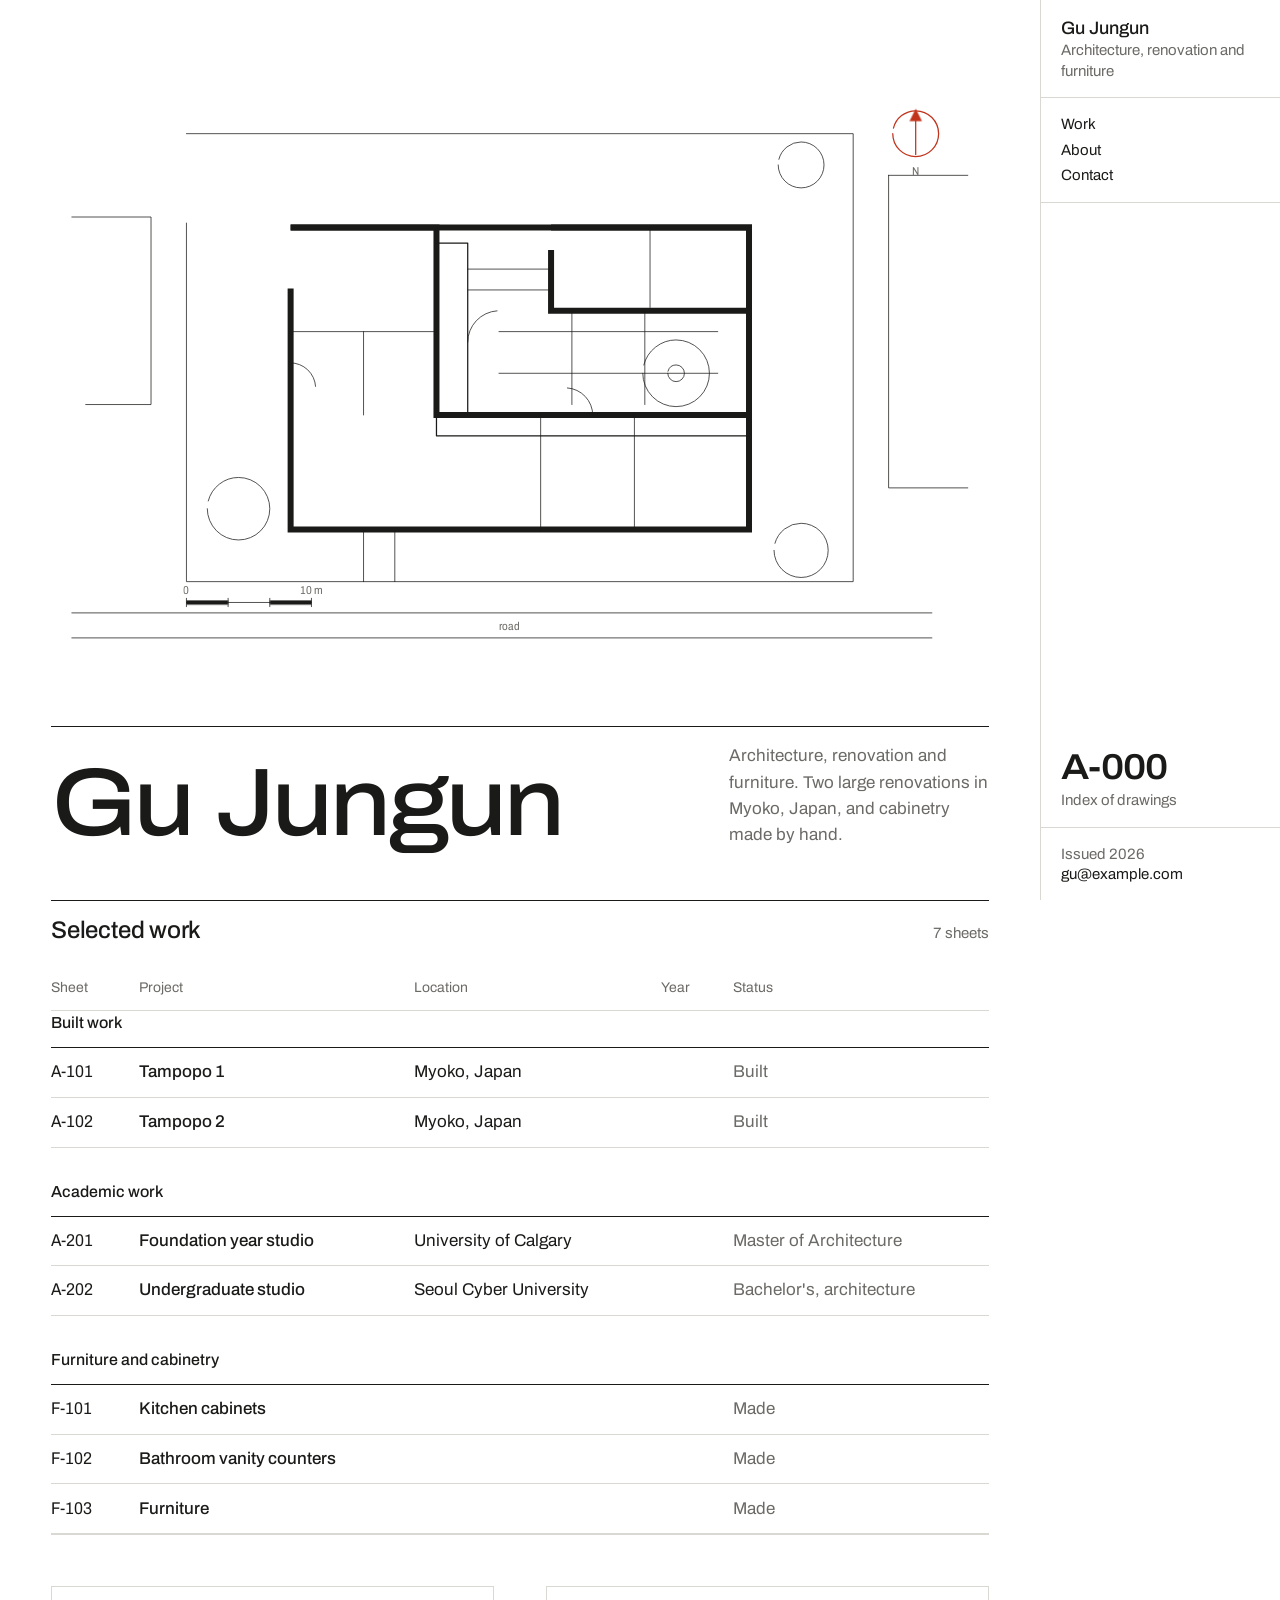
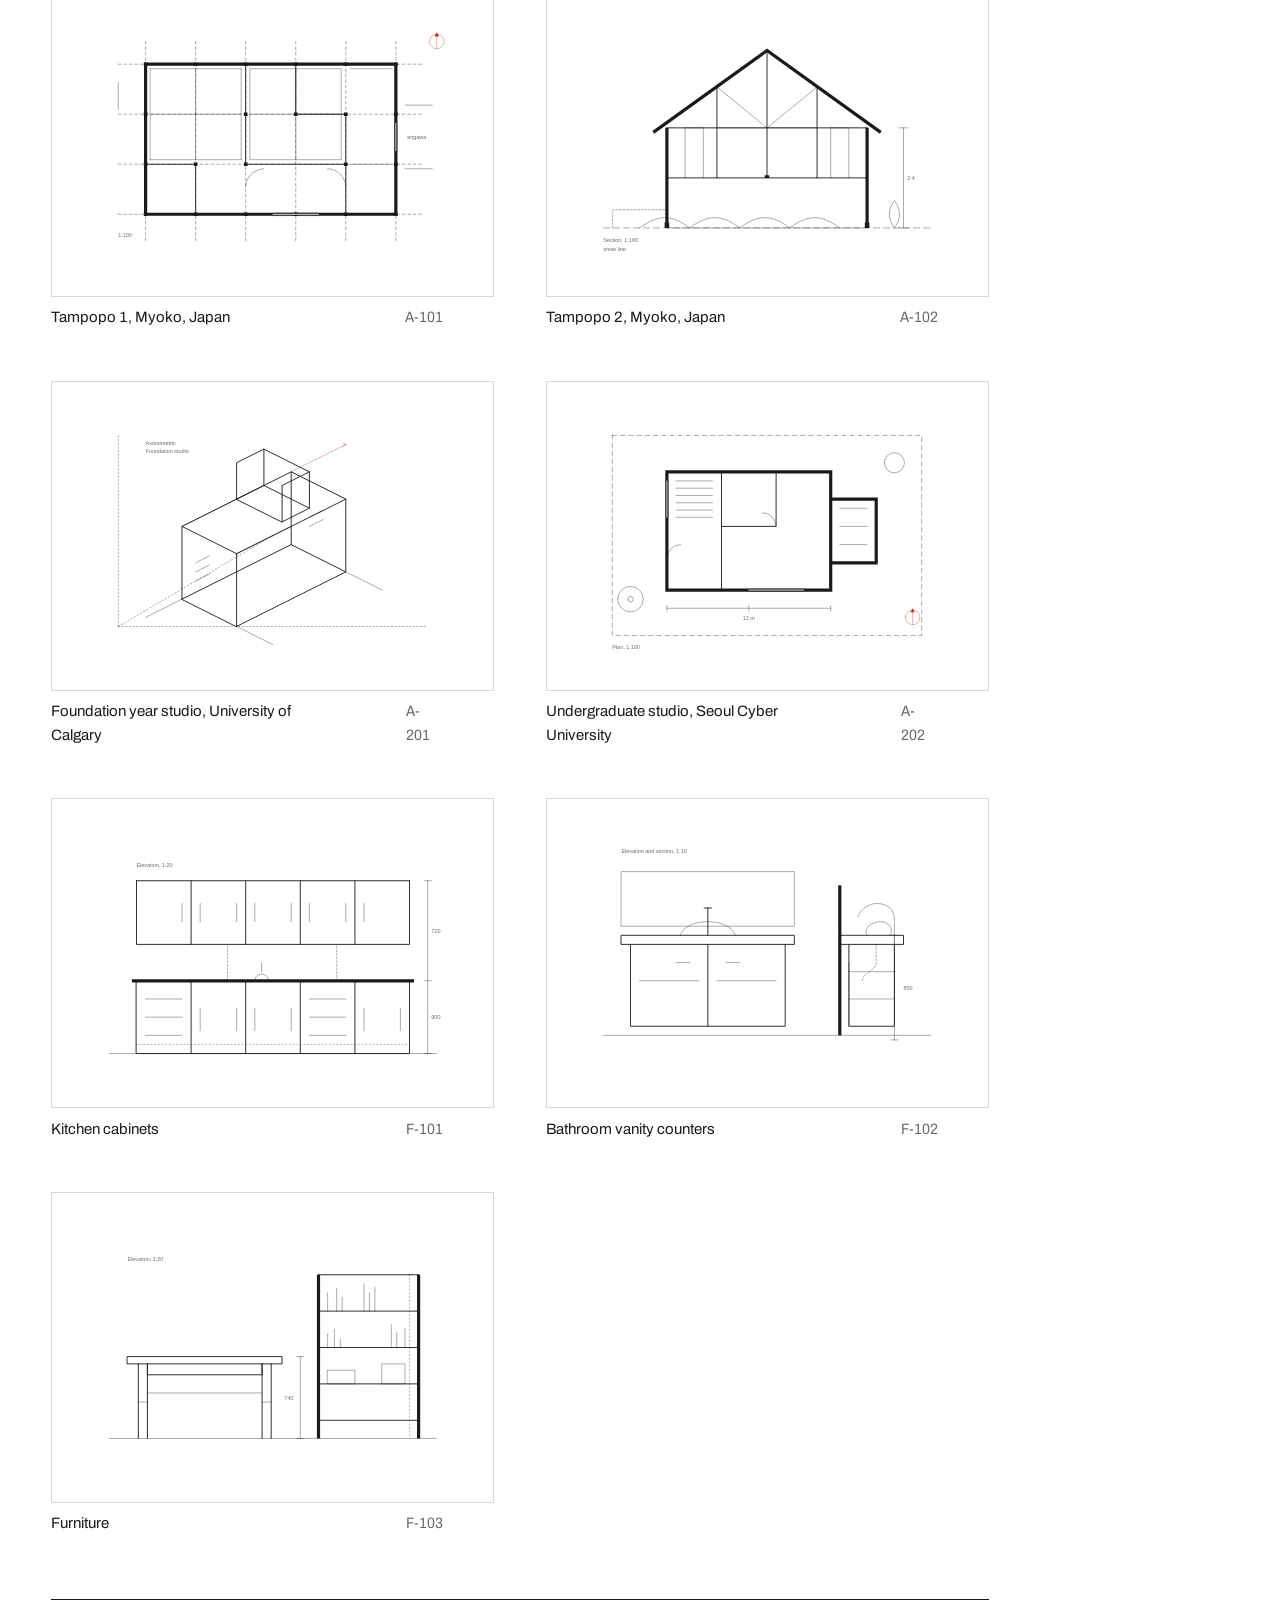
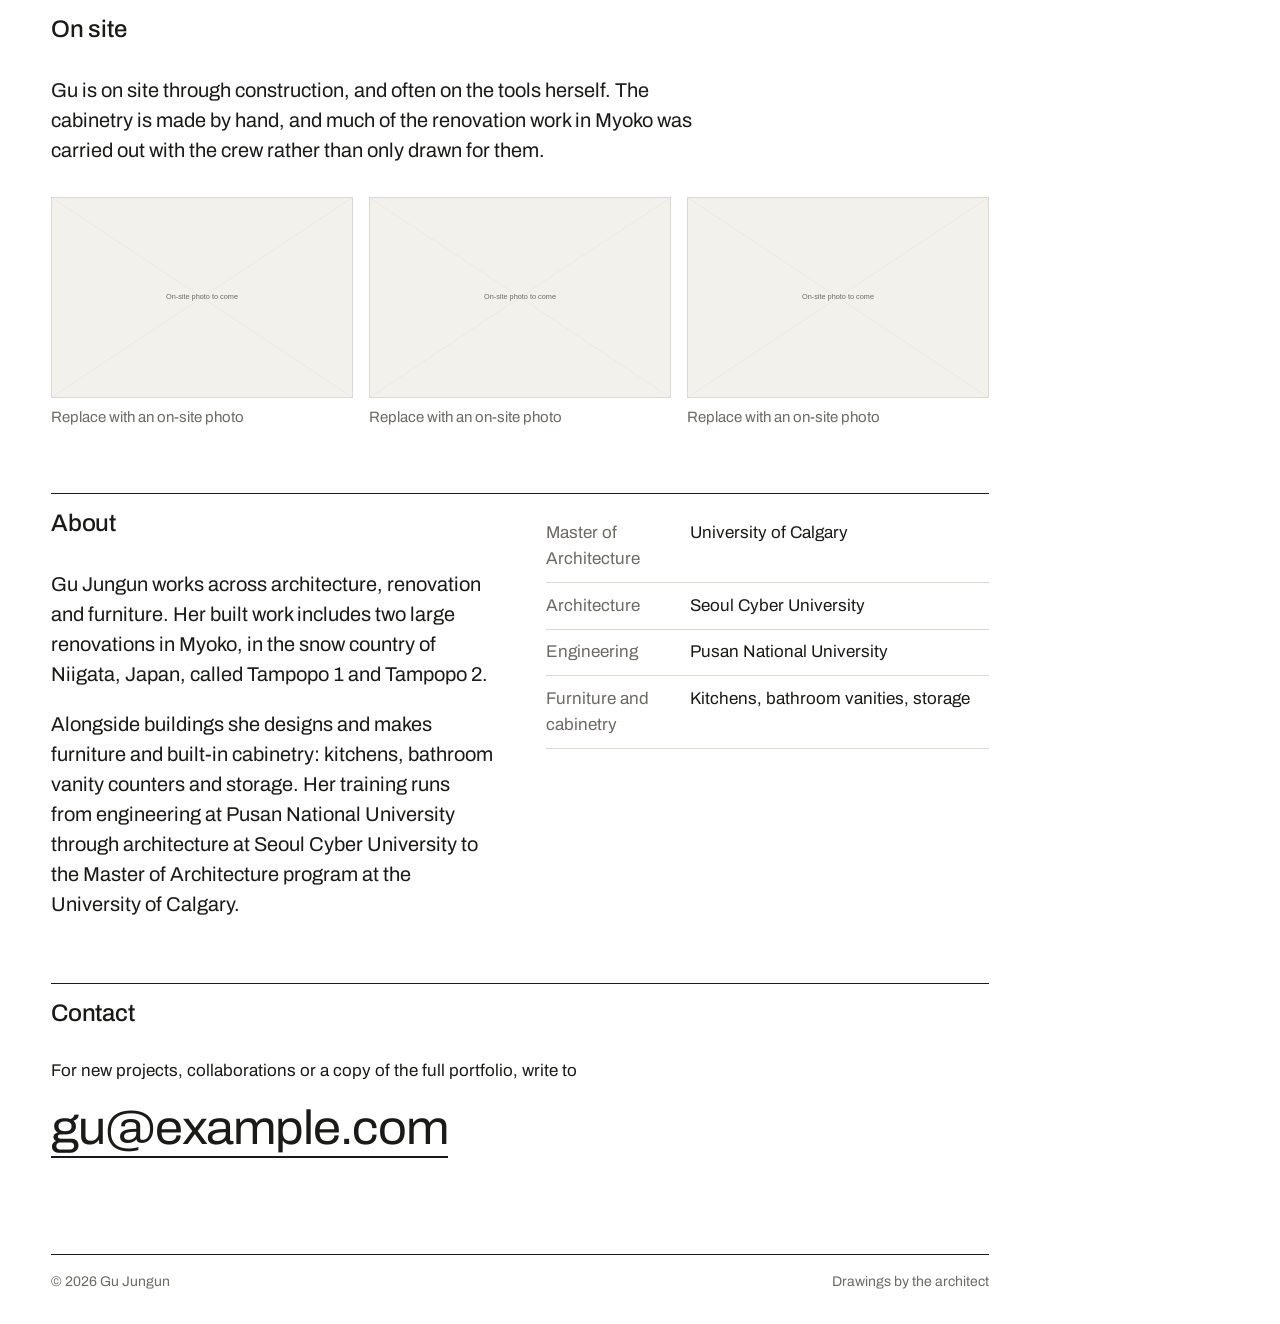
==== index.html @ c9341125 "Add portfolio site for Gu Jungun Static HTML/CSS/JS site laid out as a drawing set: a title block, a" ====
<!doctype html>
<html lang="en">
<head>
  <meta charset="utf-8">
  <meta name="viewport" content="width=device-width, initial-scale=1">
  <title>Gu Jungun, architect</title>
  <meta name="description" content="Portfolio of Gu Jungun, an architect based in Seoul: houses, small public buildings and additions.">
  <link rel="preconnect" href="https://fonts.googleapis.com">
  <link rel="preconnect" href="https://fonts.gstatic.com" crossorigin>
  <link href="https://fonts.googleapis.com/css2?family=Archivo:ital,wdth,wght@0,62..125,100..900;1,62..125,100..900&display=swap" rel="stylesheet">
  <link rel="stylesheet" href="css/style.css">
  <link rel="icon" href="favicon.svg" type="image/svg+xml">
</head>
<body>
  <a class="skip" href="#work">Skip to work</a>

  <div class="page">
    <main class="sheet" id="top">

      <section class="hero" aria-label="Introduction">
        <svg class="hero-drawing will-draw" viewBox="0 0 900 540" role="img" aria-label="Line drawing of a site plan">
          <!-- road -->
          <path pathLength="1" class="thin" style="--i:0" d="M20 500 H880"/>
          <path pathLength="1" class="thin" style="--i:0" d="M20 524 H880"/>
          <text x="440" y="516" text-anchor="middle">road</text>
          <!-- neighbouring buildings -->
          <path pathLength="1" class="thin" style="--i:1" d="M20 120 H96 V300 H20"/>
          <path pathLength="1" class="thin" style="--i:1" d="M804 80 H880 M804 80 V380 H880"/>
          <!-- lot boundary -->
          <path pathLength="1" class="thin" style="--i:2" d="M130 40 H770 V470 H130 Z"/>
          <!-- garden wall -->
          <path pathLength="1" class="wall" style="--i:3" d="M230 130 H670 V420 H230 Z"/>
          <!-- house: L-shaped wing (south and west) -->
          <path pathLength="1" class="wall" style="--i:4" d="M230 130 H370 V310 H670 V420"/>
          <path pathLength="1" style="--i:5" d="M370 130 V145 H400 V310 M370 310 V330 H670"/>
          <!-- interior partitions -->
          <path pathLength="1" class="thin" style="--i:6" d="M230 230 H370 M300 230 V310 M470 310 V420 M560 310 V420"/>
          <!-- north wing: bedrooms -->
          <path pathLength="1" class="wall" style="--i:6" d="M480 130 H670 V210 H480 Z"/>
          <path pathLength="1" class="thin" style="--i:7" d="M575 130 V210"/>
          <!-- covered walk (dashed) -->
          <path pathLength="1" class="thin" style="--i:8" stroke-dasharray=".02 .012" d="M400 170 H480 M400 190 H480"/>
          <!-- doors -->
          <path pathLength="1" class="thin" style="--i:8" d="M400 240 a30 30 0 0 1 30 -30"/>
          <path pathLength="1" class="thin" style="--i:8" d="M520 310 a26 26 0 0 0 -26 -26"/>
          <path pathLength="1" class="thin" style="--i:8" d="M230 260 a24 24 0 0 1 24 24"/>
          <!-- courtyard: paving joints -->
          <path pathLength="1" class="thin" style="--i:9" d="M430 230 H640 M430 270 H640 M500 210 V300 M570 210 V300"/>
          <!-- courtyard tree -->
          <path pathLength="1" class="thin" style="--i:10" d="M600 270 m-32 0 a32 32 0 1 0 64 0 a32 32 0 1 0 -64 0"/>
          <path pathLength="1" class="thin" style="--i:10" d="M600 270 m-8 0 a8 8 0 1 0 16 0 a8 8 0 1 0 -16 0"/>
          <!-- garden trees -->
          <path pathLength="1" class="thin" style="--i:11" d="M180 400 m-30 0 a30 30 0 1 0 60 0 a30 30 0 1 0 -60 0"/>
          <path pathLength="1" class="thin" style="--i:11" d="M720 70 m-22 0 a22 22 0 1 0 44 0 a22 22 0 1 0 -44 0"/>
          <path pathLength="1" class="thin" style="--i:11" d="M720 440 m-26 0 a26 26 0 1 0 52 0 a26 26 0 1 0 -52 0"/>
          <!-- entrance path from road -->
          <path pathLength="1" class="thin" style="--i:12" d="M300 470 V420 M330 470 V420"/>
          <!-- north arrow -->
          <path pathLength="1" class="north" style="--i:13" d="M830 40 m-22 0 a22 22 0 1 0 44 0 a22 22 0 1 0 -44 0"/>
          <path pathLength="1" class="north" style="--i:13" d="M830 60 V22"/>
          <path class="north-fill" d="M830 16 l6 12 h-12 z"/>
          <text x="830" y="80" text-anchor="middle">N</text>
          <!-- scale bar -->
          <path pathLength="1" class="thin" style="--i:14" d="M130 490 H250 M130 486 V494 M170 486 V494 M210 486 V494 M250 486 V494"/>
          <path class="fill" d="M130 488 H170 V492 H130 Z M210 488 H250 V492 H210 Z"/>
          <text x="130" y="482" text-anchor="middle">0</text>
          <text x="250" y="482" text-anchor="middle">10 m</text>
          
        </svg>
        <div class="hero-text">
          <h1>Gu Jungun</h1>
          <p id="tagline"></p>
        </div>
      </section>

      <section class="section" id="work" aria-labelledby="work-heading">
        <div class="section-head">
          <h2 id="work-heading">Selected work</h2>
          <span class="count" id="work-count"></span>
        </div>
        <table class="index">
          <thead>
            <tr>
              <th scope="col">Sheet</th>
              <th scope="col">Project</th>
              <th scope="col">Location</th>
              <th scope="col">Year</th>
              <th scope="col">Status</th>
            </tr>
          </thead>
          <tbody id="index-rows"></tbody>
        </table>
        <div class="plates" id="plates"></div>
      </section>

      <section class="section onsite" id="onsite" aria-labelledby="onsite-heading">
        <div class="section-head"><h2 id="onsite-heading">On site</h2></div>
        <div class="text" id="onsite-text"></div>
        <div class="strip" id="onsite-photos"></div>
      </section>

      <section class="section about" id="about" aria-labelledby="about-heading">
        <div>
          <div class="section-head"><h2 id="about-heading">About</h2></div>
          <div class="text" id="about-text"></div>
        </div>
        <dl class="cv" id="cv"></dl>
      </section>

      <section class="section contact" id="contact" aria-labelledby="contact-heading">
        <div class="section-head"><h2 id="contact-heading">Contact</h2></div>
        <p>For new projects, collaborations or a copy of the full portfolio, write to</p>
        <a class="mail" id="mail" href="#"></a>
        <div class="links" id="links"></div>
      </section>

      <footer class="sheet-foot">
        <span id="copyright"></span>
        <span>Drawings by the architect</span>
      </footer>
    </main>

    <aside class="titleblock" aria-label="Title block">
      <div class="tb-cell tb-identity">
        <div class="tb-name"><a href="#top">Gu Jungun</a></div>
        <div class="tb-role">Architect, Seoul</div>
      </div>
      <nav class="tb-cell tb-nav" aria-label="Sections">
        <a href="#work">Work</a>
        <a href="#about">About</a>
        <a href="#contact">Contact</a>
      </nav>
      <div class="tb-spacer"></div>
      <div class="tb-cell">
        <div class="tb-sheet">A-000</div>
        <div class="tb-sheet-title">Index of drawings</div>
      </div>
      <div class="tb-cell tb-meta" id="tb-meta"></div>
    </aside>
  </div>

  <script src="js/data.js"></script>
  <script src="js/main.js"></script>
</body>
</html>
---- css/style.css ----
/* Gu Jungun — portfolio
   The page is treated as a drawing sheet: a title block on the right edge,
   a sheet-numbered index of drawings, hairline rules as drawing lines. */

:root {
  --paper: #ffffff;
  --ink: #1a1a18;
  --graphite: #6b6a66;
  --line: #d9d8d2;
  --wash: #f2f1ec;
  --redline: #c2331c;

  --font: "Archivo", "Helvetica Neue", Arial, sans-serif;
  --tb-width: 15rem;          /* title block width on wide screens */
  --gutter: clamp(1.25rem, 4vw, 3.5rem);
  --measure: 62ch;
}

* { box-sizing: border-box; }

html { -webkit-text-size-adjust: 100%; scroll-behavior: smooth; }
@media (prefers-reduced-motion: reduce) { html { scroll-behavior: auto; } }

body {
  margin: 0;
  background: var(--paper);
  color: var(--ink);
  font-family: var(--font);
  font-size: 1.0625rem;
  line-height: 1.55;
  font-variation-settings: "wdth" 100;
  font-feature-settings: "tnum" 1;
}

a { color: inherit; text-decoration: none; }
a:hover { color: var(--redline); }
:focus-visible { outline: 2px solid var(--redline); outline-offset: 3px; }

h1, h2, h3 { margin: 0; font-weight: 500; line-height: 1.1; }
p { margin: 0; }
p + p { margin-top: 1em; }
img, svg { display: block; max-width: 100%; height: auto; }
table { border-collapse: collapse; width: 100%; }

.skip {
  position: absolute; left: 1rem; top: -4rem;
  padding: .5rem 1rem; background: var(--ink); color: var(--paper);
}
.skip:focus { top: 1rem; z-index: 10; }

/* ---------- layout: sheet + title block ---------- */

.page {
  display: grid;
  grid-template-columns: minmax(0, 1fr) var(--tb-width);
  min-height: 100vh;
}

.sheet {
  min-width: 0;
  padding: 0 var(--gutter);
}

.titleblock {
  position: sticky;
  top: 0;
  height: 100vh;
  border-left: 1px solid var(--line);
  display: flex;
  flex-direction: column;
  font-size: .9375rem;
  line-height: 1.35;
}
.tb-cell {
  padding: 1rem 1.25rem;
  border-bottom: 1px solid var(--line);
}
.tb-cell:last-child { border-bottom: 0; }
.tb-name { font-size: 1.125rem; font-weight: 500; }
.tb-role { color: var(--graphite); }
.tb-nav { display: flex; flex-direction: column; gap: .35rem; }
.tb-nav a { display: inline-block; }
.tb-nav a[aria-current="page"] { color: var(--redline); }
.tb-spacer { flex: 1; border-bottom: 0; }
.tb-sheet { font-size: 2.25rem; font-weight: 600; line-height: 1; font-variation-settings: "wdth" 110; letter-spacing: -.02em; }
.tb-sheet-title { color: var(--graphite); margin-top: .35rem; }
.tb-meta { color: var(--graphite); }
.tb-meta a { color: var(--ink); }
.tb-meta a:hover { color: var(--redline); }

/* ---------- hero ---------- */

.hero {
  min-height: 100vh;
  display: grid;
  grid-template-rows: 1fr auto;
  padding: var(--gutter) 0 var(--gutter);
  gap: 2rem;
}
.hero-drawing {
  width: 100%;
  max-height: 68vh;
  align-self: center;
  justify-self: center;
  color: var(--ink);
}
.hero-drawing [pathLength] {
  fill: none;
  stroke: currentColor;
  stroke-width: 1.25;
  stroke-linecap: round;
  stroke-linejoin: round;
  vector-effect: non-scaling-stroke;
}
.hero-drawing .wall { stroke-width: 6; stroke-linecap: butt; stroke-linejoin: miter; }
.hero-drawing .thin { stroke-width: .75; }
.hero-drawing .fill { fill: var(--ink); stroke: none; }
.hero-drawing .north { stroke: var(--redline); }
.hero-drawing .north-fill { fill: var(--redline); stroke: none; }
.hero-drawing text {
  font-family: var(--font);
  font-size: 11px;
  fill: var(--graphite);
  font-variation-settings: "wdth" 85;
}

/* single orchestrated moment: the site plan draws itself once on load */
@media (prefers-reduced-motion: no-preference) {
  .hero-drawing.will-draw [pathLength] {
    stroke-dasharray: 1;
    stroke-dashoffset: 1;
    animation: draw 1.6s cubic-bezier(.4, 0, .2, 1) forwards;
    animation-delay: calc(var(--i, 0) * 90ms + 150ms);
  }
  .hero-drawing.will-draw .fill,
  .hero-drawing.will-draw .north-fill,
  .hero-drawing.will-draw text {
    opacity: 0;
    animation: appear .6s ease-out forwards;
    animation-delay: 2.2s;
  }
  @keyframes draw { to { stroke-dashoffset: 0; } }
  @keyframes appear { to { opacity: 1; } }
}

.hero-text {
  display: grid;
  grid-template-columns: minmax(0, 1fr) auto;
  align-items: end;
  gap: 1rem 2rem;
  border-top: 1px solid var(--ink);
  padding-top: 1rem;
}
.hero-text h1 {
  font-size: clamp(2.75rem, 7.5vw, 6.5rem);
  font-weight: 500;
  letter-spacing: -.03em;
  line-height: .95;
  font-variation-settings: "wdth" 112;
}
.hero-text p { color: var(--graphite); font-size: 1.0625rem; max-width: 26ch; }

/* ---------- sections ---------- */

.section {
  border-top: 1px solid var(--ink);
  padding: 1rem 0 4rem;
}
.section-head {
  display: flex;
  justify-content: space-between;
  align-items: baseline;
  gap: 1rem;
  margin-bottom: 2rem;
}
.section-head h2 {
  font-size: 1.5rem;
  letter-spacing: -.01em;
}
.section-head .count { color: var(--graphite); font-size: .9375rem; }

/* drawing index: a list of sheets */
.index th, .index td {
  text-align: left;
  vertical-align: baseline;
  padding: .7rem 1rem .7rem 0;
  border-bottom: 1px solid var(--line);
  font-weight: 400;
}
.index th { color: var(--graphite); font-size: .875rem; padding-top: 0; }
.index tbody tr { cursor: pointer; }
.index td.sheet { width: 5.5rem; font-variation-settings: "wdth" 90; }
.index td.title { font-weight: 500; }
.index td.year { width: 4.5rem; }
.index td.status { color: var(--graphite); }
.index tbody tr:hover { background: var(--wash); }
.index tbody tr:hover td.sheet { color: var(--redline); }
.index tbody tr:focus-within { outline: 2px solid var(--redline); outline-offset: -2px; }
.index tbody tr:focus-within a:focus-visible { outline: none; }

/* plates: the drawings themselves */
.plates {
  display: grid;
  grid-template-columns: repeat(auto-fill, minmax(min(100%, 22rem), 1fr));
  gap: var(--gutter);
  border-top: 1px solid var(--line);
  padding-top: var(--gutter);
}
.plate { margin: 0; }
.plate a { display: block; }
.plate-frame {
  border: 1px solid var(--line);
  background: var(--paper);
  aspect-ratio: 10 / 7;
  padding: 6%;
  transition: border-color .15s;
}
.plate-frame img { width: 100%; height: 100%; object-fit: contain; }
.plate a:hover .plate-frame { border-color: var(--redline); }
.plate figcaption {
  display: flex;
  justify-content: space-between;
  gap: 1rem;
  margin-top: .6rem;
  font-size: .9375rem;
}
.plate figcaption .sheet { color: var(--graphite); font-variation-settings: "wdth" 90; }
.plate a:hover figcaption .sheet { color: var(--redline); }

/* about */
.about {
  display: grid;
  grid-template-columns: minmax(0, 1fr) minmax(0, 1fr);
  gap: var(--gutter);
}
.about .text { max-width: var(--measure); font-size: 1.25rem; line-height: 1.5; }
.cv { margin: 0; }
.cv div {
  display: grid;
  grid-template-columns: 8rem minmax(0, 1fr);
  gap: 1rem;
  padding: .6rem 0;
  border-bottom: 1px solid var(--line);
}
.cv dt { color: var(--graphite); }
.cv dd { margin: 0; }

/* contact */
.contact p { max-width: var(--measure); }
.contact .mail {
  display: inline-block;
  margin-top: 1rem;
  font-size: clamp(1.5rem, 4vw, 3rem);
  letter-spacing: -.02em;
  font-variation-settings: "wdth" 105;
  border-bottom: 2px solid currentColor;
  line-height: 1.15;
}
.contact .links { margin-top: 2rem; display: flex; gap: 1.5rem; color: var(--graphite); }
.contact .links a { color: var(--ink); border-bottom: 1px solid var(--line); }
.contact .links a:hover { color: var(--redline); border-color: currentColor; }

.sheet-foot {
  border-top: 1px solid var(--ink);
  padding: 1rem 0 2rem;
  display: flex;
  justify-content: space-between;
  gap: 1rem;
  color: var(--graphite);
  font-size: .875rem;
}

/* ---------- project page ---------- */

.project-head {
  padding: var(--gutter) 0 1.5rem;
  display: grid;
  grid-template-columns: minmax(0, 1fr) auto;
  align-items: end;
  gap: 1rem 2rem;
}
.project-head h1 {
  font-size: clamp(2.25rem, 5.5vw, 4.5rem);
  letter-spacing: -.03em;
  line-height: .98;
  font-variation-settings: "wdth" 112;
}
.project-head .where { color: var(--graphite); font-size: 1.125rem; }
.project-head .summary {
  grid-column: 1 / -1;
  max-width: var(--measure);
  font-size: 1.25rem;
  line-height: 1.5;
  margin-top: .5rem;
}
.project-main {
  border-top: 1px solid var(--ink);
  padding-top: var(--gutter);
  display: grid;
  grid-template-columns: minmax(0, 1fr) minmax(0, 18rem);
  gap: var(--gutter);
}
.project-body { max-width: var(--measure); }
.project-body p { margin-bottom: 1em; }
.facts { margin: 0; }
.facts div {
  display: grid;
  grid-template-columns: 5.5rem minmax(0, 1fr);
  gap: 1rem;
  padding: .6rem 0;
  border-bottom: 1px solid var(--line);
  font-size: .9375rem;
}
.facts div:first-child { border-top: 1px solid var(--line); }
.facts dt { color: var(--graphite); }
.facts dd { margin: 0; }
.figures { display: grid; gap: var(--gutter); padding: var(--gutter) 0; }
.figures figure { margin: 0; }
.figures .plate-frame { aspect-ratio: auto; padding: 4%; }
.figures figcaption {
  margin-top: .6rem;
  font-size: .9375rem;
  color: var(--graphite);
  display: flex;
  justify-content: space-between;
  gap: 1rem;
}
.pager {
  border-top: 1px solid var(--ink);
  display: grid;
  grid-template-columns: 1fr 1fr;
  gap: 1rem;
  padding: 1rem 0 3rem;
}
.pager a { display: block; }
.pager .next { text-align: right; }
.pager small { display: block; color: var(--graphite); font-size: .875rem; }
.pager span { font-size: 1.25rem; font-weight: 500; }
.notfound { padding: var(--gutter) 0; max-width: var(--measure); }

/* ---------- narrow screens: title block becomes a top strip ---------- */

@media (max-width: 56rem) {
  .page { grid-template-columns: minmax(0, 1fr); }
  .titleblock {
    order: -1;
    position: sticky;
    top: 0;
    height: auto;
    background: var(--paper);
    border-left: 0;
    border-bottom: 1px solid var(--ink);
    display: grid;
    grid-template-columns: minmax(0, 1fr) auto auto;
    align-items: center;
    z-index: 5;
    padding: 0 var(--gutter);
  }
  .tb-cell { border-bottom: 0; padding: .75rem 0; }
  .tb-identity { padding-right: 1rem; }
  .tb-role { display: none; }
  .tb-nav { flex-direction: row; gap: .75rem; padding-right: 1rem; }
  .tb-name { font-size: 1rem; }
  .tb-spacer, .tb-meta { display: none; }
  .tb-sheet { font-size: 1rem; font-weight: 500; }
  .tb-sheet-title { display: none; }

  .hero { min-height: calc(100vh - 3.5rem); }
  .hero-drawing { max-height: 55vh; }
  .index th:nth-child(3), .index td:nth-child(3),
  .index th:nth-child(5), .index td:nth-child(5) { display: none; }
  .about, .project-main { grid-template-columns: minmax(0, 1fr); }
  .project-head, .hero-text { grid-template-columns: minmax(0, 1fr); }
}

@media (max-width: 30rem) {
  .cv div, .facts div { grid-template-columns: minmax(0, 1fr); gap: .1rem; }
}

/* series group rows in the index */
.index tr.group th {
  padding-top: 2rem;
  color: var(--ink);
  font-weight: 500;
  font-size: 1rem;
  border-bottom: 1px solid var(--ink);
}
.index tr.group:first-child th { padding-top: 0; }

/* ---------- photographs ---------- */

.hero-photo {
  width: 100%;
  max-height: 68vh;
  object-fit: cover;
  align-self: center;
}
.photo {
  border: 1px solid var(--line);
  background: var(--wash);
  aspect-ratio: 3 / 2;
}
.photo img { width: 100%; height: 100%; object-fit: cover; }
.pairs { display: grid; gap: var(--gutter); }
.pair {
  display: grid;
  grid-template-columns: 1fr 1fr;
  gap: 1rem;
}
.pair figure, .strip figure { margin: 0; }
.pair figcaption, .strip figcaption {
  margin-top: .5rem;
  font-size: .9375rem;
  color: var(--graphite);
}
.pair figcaption b { font-weight: 500; color: var(--ink); }
.strip {
  display: grid;
  grid-template-columns: repeat(auto-fill, minmax(min(100%, 16rem), 1fr));
  gap: 1rem;
}
.onsite .text { max-width: var(--measure); font-size: 1.25rem; line-height: 1.5; margin-bottom: 2rem; }
.project-content .section:last-child { padding-bottom: 2rem; }

@media (max-width: 36rem) {
  .pair { grid-template-columns: minmax(0, 1fr); }
}
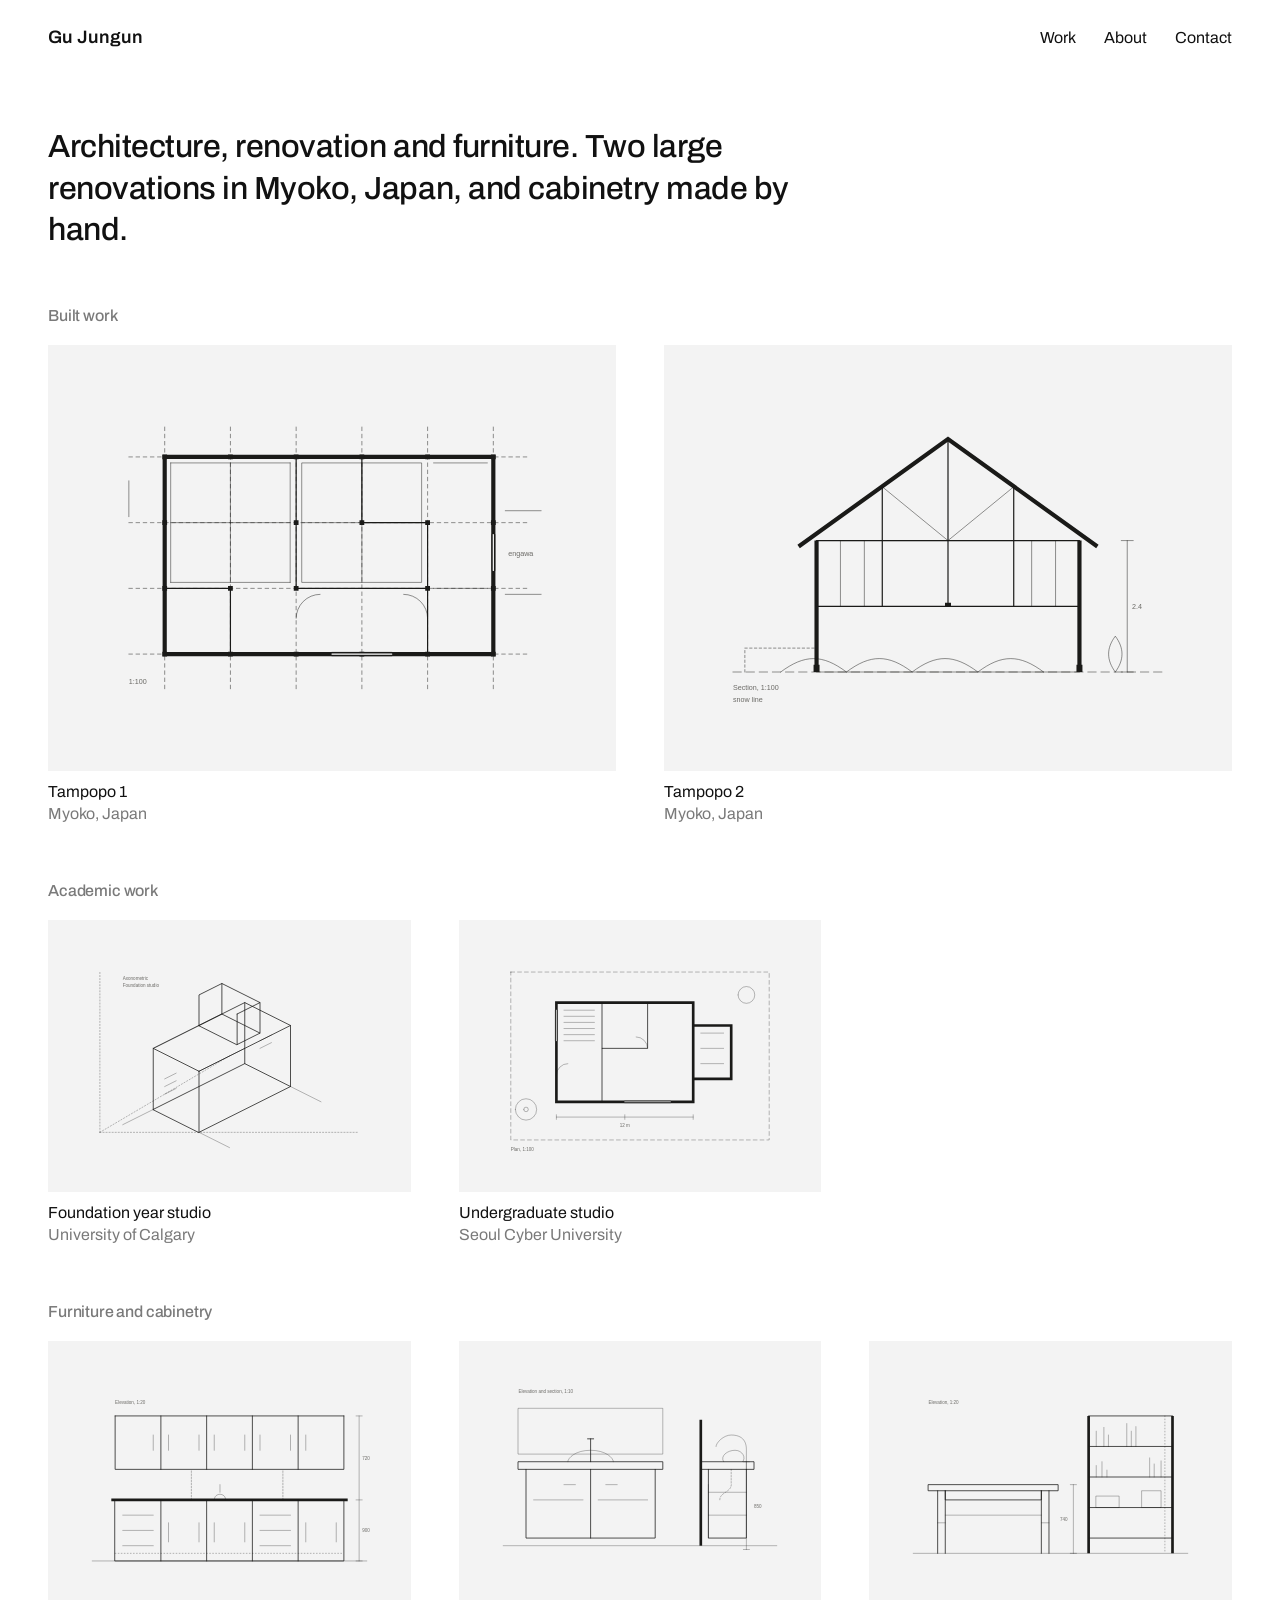
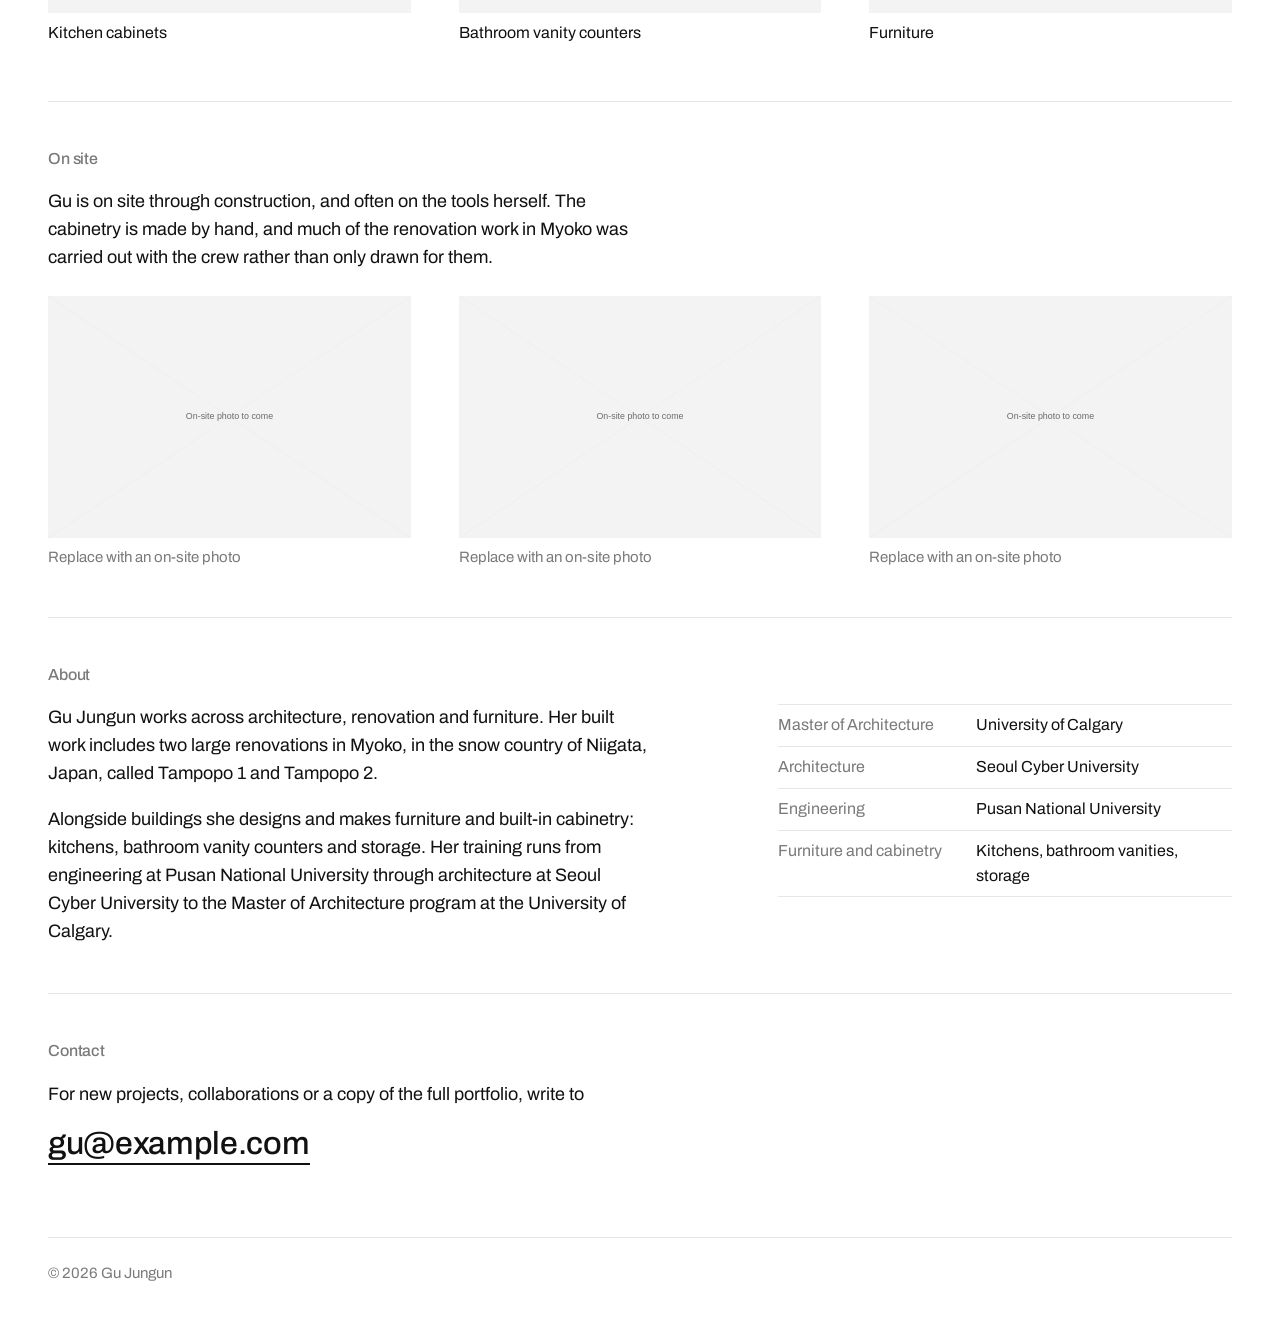
==== commit a37538ac: "Simplify the design: plain nav, image grid, no drawing-set chrome Per the owner's feedback that the " ====
--- a/index.html
+++ b/index.html
@@ -3,140 +3,56 @@
 <head>
   <meta charset="utf-8">
   <meta name="viewport" content="width=device-width, initial-scale=1">
-  <title>Gu Jungun, architect</title>
-  <meta name="description" content="Portfolio of Gu Jungun, an architect based in Seoul: houses, small public buildings and additions.">
+  <title>Gu Jungun</title>
+  <meta name="description" content="Gu Jungun: architecture, renovation and furniture.">
   <link rel="preconnect" href="https://fonts.googleapis.com">
   <link rel="preconnect" href="https://fonts.gstatic.com" crossorigin>
-  <link href="https://fonts.googleapis.com/css2?family=Archivo:ital,wdth,wght@0,62..125,100..900;1,62..125,100..900&display=swap" rel="stylesheet">
+  <link href="https://fonts.googleapis.com/css2?family=Archivo:wght@400;500;600&display=swap" rel="stylesheet">
   <link rel="stylesheet" href="css/style.css">
   <link rel="icon" href="favicon.svg" type="image/svg+xml">
 </head>
 <body>
   <a class="skip" href="#work">Skip to work</a>
-
-  <div class="page">
-    <main class="sheet" id="top">
-
-      <section class="hero" aria-label="Introduction">
-        <svg class="hero-drawing will-draw" viewBox="0 0 900 540" role="img" aria-label="Line drawing of a site plan">
-          <!-- road -->
-          <path pathLength="1" class="thin" style="--i:0" d="M20 500 H880"/>
-          <path pathLength="1" class="thin" style="--i:0" d="M20 524 H880"/>
-          <text x="440" y="516" text-anchor="middle">road</text>
-          <!-- neighbouring buildings -->
-          <path pathLength="1" class="thin" style="--i:1" d="M20 120 H96 V300 H20"/>
-          <path pathLength="1" class="thin" style="--i:1" d="M804 80 H880 M804 80 V380 H880"/>
-          <!-- lot boundary -->
-          <path pathLength="1" class="thin" style="--i:2" d="M130 40 H770 V470 H130 Z"/>
-          <!-- garden wall -->
-          <path pathLength="1" class="wall" style="--i:3" d="M230 130 H670 V420 H230 Z"/>
-          <!-- house: L-shaped wing (south and west) -->
-          <path pathLength="1" class="wall" style="--i:4" d="M230 130 H370 V310 H670 V420"/>
-          <path pathLength="1" style="--i:5" d="M370 130 V145 H400 V310 M370 310 V330 H670"/>
-          <!-- interior partitions -->
-          <path pathLength="1" class="thin" style="--i:6" d="M230 230 H370 M300 230 V310 M470 310 V420 M560 310 V420"/>
-          <!-- north wing: bedrooms -->
-          <path pathLength="1" class="wall" style="--i:6" d="M480 130 H670 V210 H480 Z"/>
-          <path pathLength="1" class="thin" style="--i:7" d="M575 130 V210"/>
-          <!-- covered walk (dashed) -->
-          <path pathLength="1" class="thin" style="--i:8" stroke-dasharray=".02 .012" d="M400 170 H480 M400 190 H480"/>
-          <!-- doors -->
-          <path pathLength="1" class="thin" style="--i:8" d="M400 240 a30 30 0 0 1 30 -30"/>
-          <path pathLength="1" class="thin" style="--i:8" d="M520 310 a26 26 0 0 0 -26 -26"/>
-          <path pathLength="1" class="thin" style="--i:8" d="M230 260 a24 24 0 0 1 24 24"/>
-          <!-- courtyard: paving joints -->
-          <path pathLength="1" class="thin" style="--i:9" d="M430 230 H640 M430 270 H640 M500 210 V300 M570 210 V300"/>
-          <!-- courtyard tree -->
-          <path pathLength="1" class="thin" style="--i:10" d="M600 270 m-32 0 a32 32 0 1 0 64 0 a32 32 0 1 0 -64 0"/>
-          <path pathLength="1" class="thin" style="--i:10" d="M600 270 m-8 0 a8 8 0 1 0 16 0 a8 8 0 1 0 -16 0"/>
-          <!-- garden trees -->
-          <path pathLength="1" class="thin" style="--i:11" d="M180 400 m-30 0 a30 30 0 1 0 60 0 a30 30 0 1 0 -60 0"/>
-          <path pathLength="1" class="thin" style="--i:11" d="M720 70 m-22 0 a22 22 0 1 0 44 0 a22 22 0 1 0 -44 0"/>
-          <path pathLength="1" class="thin" style="--i:11" d="M720 440 m-26 0 a26 26 0 1 0 52 0 a26 26 0 1 0 -52 0"/>
-          <!-- entrance path from road -->
-          <path pathLength="1" class="thin" style="--i:12" d="M300 470 V420 M330 470 V420"/>
-          <!-- north arrow -->
-          <path pathLength="1" class="north" style="--i:13" d="M830 40 m-22 0 a22 22 0 1 0 44 0 a22 22 0 1 0 -44 0"/>
-          <path pathLength="1" class="north" style="--i:13" d="M830 60 V22"/>
-          <path class="north-fill" d="M830 16 l6 12 h-12 z"/>
-          <text x="830" y="80" text-anchor="middle">N</text>
-          <!-- scale bar -->
-          <path pathLength="1" class="thin" style="--i:14" d="M130 490 H250 M130 486 V494 M170 486 V494 M210 486 V494 M250 486 V494"/>
-          <path class="fill" d="M130 488 H170 V492 H130 Z M210 488 H250 V492 H210 Z"/>
-          <text x="130" y="482" text-anchor="middle">0</text>
-          <text x="250" y="482" text-anchor="middle">10 m</text>
-          
-        </svg>
-        <div class="hero-text">
-          <h1>Gu Jungun</h1>
-          <p id="tagline"></p>
-        </div>
-      </section>
-
-      <section class="section" id="work" aria-labelledby="work-heading">
-        <div class="section-head">
-          <h2 id="work-heading">Selected work</h2>
-          <span class="count" id="work-count"></span>
-        </div>
-        <table class="index">
-          <thead>
-            <tr>
-              <th scope="col">Sheet</th>
-              <th scope="col">Project</th>
-              <th scope="col">Location</th>
-              <th scope="col">Year</th>
-              <th scope="col">Status</th>
-            </tr>
-          </thead>
-          <tbody id="index-rows"></tbody>
-        </table>
-        <div class="plates" id="plates"></div>
-      </section>
-
-      <section class="section onsite" id="onsite" aria-labelledby="onsite-heading">
-        <div class="section-head"><h2 id="onsite-heading">On site</h2></div>
-        <div class="text" id="onsite-text"></div>
-        <div class="strip" id="onsite-photos"></div>
-      </section>
-
-      <section class="section about" id="about" aria-labelledby="about-heading">
-        <div>
-          <div class="section-head"><h2 id="about-heading">About</h2></div>
-          <div class="text" id="about-text"></div>
-        </div>
-        <dl class="cv" id="cv"></dl>
-      </section>
-
-      <section class="section contact" id="contact" aria-labelledby="contact-heading">
-        <div class="section-head"><h2 id="contact-heading">Contact</h2></div>
-        <p>For new projects, collaborations or a copy of the full portfolio, write to</p>
-        <a class="mail" id="mail" href="#"></a>
-        <div class="links" id="links"></div>
-      </section>
-
-      <footer class="sheet-foot">
-        <span id="copyright"></span>
-        <span>Drawings by the architect</span>
-      </footer>
-    </main>
-
-    <aside class="titleblock" aria-label="Title block">
-      <div class="tb-cell tb-identity">
-        <div class="tb-name"><a href="#top">Gu Jungun</a></div>
-        <div class="tb-role">Architect, Seoul</div>
-      </div>
-      <nav class="tb-cell tb-nav" aria-label="Sections">
+  <div class="wrap">
+    <header class="top">
+      <a class="name" href="index.html">Gu Jungun</a>
+      <nav aria-label="Sections">
         <a href="#work">Work</a>
         <a href="#about">About</a>
         <a href="#contact">Contact</a>
       </nav>
-      <div class="tb-spacer"></div>
-      <div class="tb-cell">
-        <div class="tb-sheet">A-000</div>
-        <div class="tb-sheet-title">Index of drawings</div>
-      </div>
-      <div class="tb-cell tb-meta" id="tb-meta"></div>
-    </aside>
+    </header>
+
+    <main>
+      <p class="intro" id="intro"></p>
+
+      <section id="work" aria-label="Work">
+        <div id="groups"></div>
+      </section>
+
+      <section class="section" id="onsite" aria-labelledby="onsite-heading">
+        <h2 id="onsite-heading">On site</h2>
+        <p class="text" id="onsite-text" style="margin-bottom:1.5rem"></p>
+        <div class="strip" id="onsite-photos"></div>
+      </section>
+
+      <section class="section" id="about" aria-labelledby="about-heading">
+        <h2 id="about-heading">About</h2>
+        <div class="two">
+          <div class="text" id="about-text"></div>
+          <dl class="list" id="cv"></dl>
+        </div>
+      </section>
+
+      <section class="section" id="contact" aria-labelledby="contact-heading">
+        <h2 id="contact-heading">Contact</h2>
+        <p class="text" style="margin-bottom:1rem">For new projects, collaborations or a copy of the full portfolio, write to</p>
+        <a class="mail" id="mail" href="#"></a>
+        <div class="links" id="links"></div>
+      </section>
+    </main>
+
+    <footer class="foot"><span id="copyright"></span></footer>
   </div>
 
   <script src="js/data.js"></script>
--- a/css/style.css
+++ b/css/style.css
@@ -1,427 +1,141 @@
-/* Gu Jungun — portfolio
-   The page is treated as a drawing sheet: a title block on the right edge,
-   a sheet-numbered index of drawings, hairline rules as drawing lines. */
+/* Gu Jungun — portfolio. White page, one sans-serif, images first. */
 
 :root {
   --paper: #ffffff;
-  --ink: #1a1a18;
-  --graphite: #6b6a66;
-  --line: #d9d8d2;
-  --wash: #f2f1ec;
-  --redline: #c2331c;
-
+  --ink: #111111;
+  --muted: #7a7a7a;
+  --line: #e6e6e6;
+  --wash: #f3f3f3;
   --font: "Archivo", "Helvetica Neue", Arial, sans-serif;
-  --tb-width: 15rem;          /* title block width on wide screens */
-  --gutter: clamp(1.25rem, 4vw, 3.5rem);
-  --measure: 62ch;
+  --gutter: clamp(1.25rem, 4vw, 3rem);
+  --measure: 60ch;
 }
 
 * { box-sizing: border-box; }
-
-html { -webkit-text-size-adjust: 100%; scroll-behavior: smooth; }
-@media (prefers-reduced-motion: reduce) { html { scroll-behavior: auto; } }
-
+html { -webkit-text-size-adjust: 100%; }
 body {
   margin: 0;
   background: var(--paper);
   color: var(--ink);
   font-family: var(--font);
-  font-size: 1.0625rem;
+  font-size: 1rem;
   line-height: 1.55;
-  font-variation-settings: "wdth" 100;
-  font-feature-settings: "tnum" 1;
 }
-
 a { color: inherit; text-decoration: none; }
-a:hover { color: var(--redline); }
-:focus-visible { outline: 2px solid var(--redline); outline-offset: 3px; }
-
-h1, h2, h3 { margin: 0; font-weight: 500; line-height: 1.1; }
+:focus-visible { outline: 2px solid var(--ink); outline-offset: 3px; }
+h1, h2, h3 { margin: 0; font-weight: 600; line-height: 1.15; letter-spacing: -.01em; }
 p { margin: 0; }
 p + p { margin-top: 1em; }
-img, svg { display: block; max-width: 100%; height: auto; }
-table { border-collapse: collapse; width: 100%; }
+img { display: block; max-width: 100%; height: auto; }
+figure { margin: 0; }
 
-.skip {
-  position: absolute; left: 1rem; top: -4rem;
-  padding: .5rem 1rem; background: var(--ink); color: var(--paper);
-}
+.skip { position: absolute; left: 1rem; top: -4rem; padding: .5rem 1rem; background: var(--ink); color: var(--paper); }
 .skip:focus { top: 1rem; z-index: 10; }
 
-/* ---------- layout: sheet + title block ---------- */
+.wrap { padding: 0 var(--gutter); max-width: 90rem; margin: 0 auto; }
 
-.page {
-  display: grid;
-  grid-template-columns: minmax(0, 1fr) var(--tb-width);
-  min-height: 100vh;
-}
-
-.sheet {
-  min-width: 0;
-  padding: 0 var(--gutter);
-}
-
-.titleblock {
-  position: sticky;
-  top: 0;
-  height: 100vh;
-  border-left: 1px solid var(--line);
-  display: flex;
-  flex-direction: column;
-  font-size: .9375rem;
-  line-height: 1.35;
-}
-.tb-cell {
-  padding: 1rem 1.25rem;
-  border-bottom: 1px solid var(--line);
-}
-.tb-cell:last-child { border-bottom: 0; }
-.tb-name { font-size: 1.125rem; font-weight: 500; }
-.tb-role { color: var(--graphite); }
-.tb-nav { display: flex; flex-direction: column; gap: .35rem; }
-.tb-nav a { display: inline-block; }
-.tb-nav a[aria-current="page"] { color: var(--redline); }
-.tb-spacer { flex: 1; border-bottom: 0; }
-.tb-sheet { font-size: 2.25rem; font-weight: 600; line-height: 1; font-variation-settings: "wdth" 110; letter-spacing: -.02em; }
-.tb-sheet-title { color: var(--graphite); margin-top: .35rem; }
-.tb-meta { color: var(--graphite); }
-.tb-meta a { color: var(--ink); }
-.tb-meta a:hover { color: var(--redline); }
-
-/* ---------- hero ---------- */
-
-.hero {
-  min-height: 100vh;
-  display: grid;
-  grid-template-rows: 1fr auto;
-  padding: var(--gutter) 0 var(--gutter);
-  gap: 2rem;
-}
-.hero-drawing {
-  width: 100%;
-  max-height: 68vh;
-  align-self: center;
-  justify-self: center;
-  color: var(--ink);
-}
-.hero-drawing [pathLength] {
-  fill: none;
-  stroke: currentColor;
-  stroke-width: 1.25;
-  stroke-linecap: round;
-  stroke-linejoin: round;
-  vector-effect: non-scaling-stroke;
-}
-.hero-drawing .wall { stroke-width: 6; stroke-linecap: butt; stroke-linejoin: miter; }
-.hero-drawing .thin { stroke-width: .75; }
-.hero-drawing .fill { fill: var(--ink); stroke: none; }
-.hero-drawing .north { stroke: var(--redline); }
-.hero-drawing .north-fill { fill: var(--redline); stroke: none; }
-.hero-drawing text {
-  font-family: var(--font);
-  font-size: 11px;
-  fill: var(--graphite);
-  font-variation-settings: "wdth" 85;
-}
-
-/* single orchestrated moment: the site plan draws itself once on load */
-@media (prefers-reduced-motion: no-preference) {
-  .hero-drawing.will-draw [pathLength] {
-    stroke-dasharray: 1;
-    stroke-dashoffset: 1;
-    animation: draw 1.6s cubic-bezier(.4, 0, .2, 1) forwards;
-    animation-delay: calc(var(--i, 0) * 90ms + 150ms);
-  }
-  .hero-drawing.will-draw .fill,
-  .hero-drawing.will-draw .north-fill,
-  .hero-drawing.will-draw text {
-    opacity: 0;
-    animation: appear .6s ease-out forwards;
-    animation-delay: 2.2s;
-  }
-  @keyframes draw { to { stroke-dashoffset: 0; } }
-  @keyframes appear { to { opacity: 1; } }
-}
-
-.hero-text {
-  display: grid;
-  grid-template-columns: minmax(0, 1fr) auto;
-  align-items: end;
-  gap: 1rem 2rem;
-  border-top: 1px solid var(--ink);
-  padding-top: 1rem;
-}
-.hero-text h1 {
-  font-size: clamp(2.75rem, 7.5vw, 6.5rem);
-  font-weight: 500;
-  letter-spacing: -.03em;
-  line-height: .95;
-  font-variation-settings: "wdth" 112;
-}
-.hero-text p { color: var(--graphite); font-size: 1.0625rem; max-width: 26ch; }
-
-/* ---------- sections ---------- */
-
-.section {
-  border-top: 1px solid var(--ink);
-  padding: 1rem 0 4rem;
-}
-.section-head {
+/* header */
+.top {
   display: flex;
   justify-content: space-between;
   align-items: baseline;
-  gap: 1rem;
-  margin-bottom: 2rem;
+  gap: 2rem;
+  padding: 1.5rem 0;
 }
-.section-head h2 {
-  font-size: 1.5rem;
-  letter-spacing: -.01em;
-}
-.section-head .count { color: var(--graphite); font-size: .9375rem; }
+.top .name { font-weight: 600; font-size: 1.125rem; }
+.top nav { display: flex; gap: 1.75rem; }
+.top nav a { padding-bottom: .15rem; border-bottom: 1px solid transparent; }
+.top nav a:hover, .top nav a[aria-current="page"] { border-bottom-color: var(--ink); }
 
-/* drawing index: a list of sheets */
-.index th, .index td {
-  text-align: left;
-  vertical-align: baseline;
-  padding: .7rem 1rem .7rem 0;
-  border-bottom: 1px solid var(--line);
-  font-weight: 400;
-}
-.index th { color: var(--graphite); font-size: .875rem; padding-top: 0; }
-.index tbody tr { cursor: pointer; }
-.index td.sheet { width: 5.5rem; font-variation-settings: "wdth" 90; }
-.index td.title { font-weight: 500; }
-.index td.year { width: 4.5rem; }
-.index td.status { color: var(--graphite); }
-.index tbody tr:hover { background: var(--wash); }
-.index tbody tr:hover td.sheet { color: var(--redline); }
-.index tbody tr:focus-within { outline: 2px solid var(--redline); outline-offset: -2px; }
-.index tbody tr:focus-within a:focus-visible { outline: none; }
-
-/* plates: the drawings themselves */
-.plates {
-  display: grid;
-  grid-template-columns: repeat(auto-fill, minmax(min(100%, 22rem), 1fr));
-  gap: var(--gutter);
-  border-top: 1px solid var(--line);
-  padding-top: var(--gutter);
-}
-.plate { margin: 0; }
-.plate a { display: block; }
-.plate-frame {
-  border: 1px solid var(--line);
-  background: var(--paper);
-  aspect-ratio: 10 / 7;
-  padding: 6%;
-  transition: border-color .15s;
-}
-.plate-frame img { width: 100%; height: 100%; object-fit: contain; }
-.plate a:hover .plate-frame { border-color: var(--redline); }
-.plate figcaption {
-  display: flex;
-  justify-content: space-between;
-  gap: 1rem;
-  margin-top: .6rem;
-  font-size: .9375rem;
-}
-.plate figcaption .sheet { color: var(--graphite); font-variation-settings: "wdth" 90; }
-.plate a:hover figcaption .sheet { color: var(--redline); }
-
-/* about */
-.about {
-  display: grid;
-  grid-template-columns: minmax(0, 1fr) minmax(0, 1fr);
-  gap: var(--gutter);
-}
-.about .text { max-width: var(--measure); font-size: 1.25rem; line-height: 1.5; }
-.cv { margin: 0; }
-.cv div {
-  display: grid;
-  grid-template-columns: 8rem minmax(0, 1fr);
-  gap: 1rem;
-  padding: .6rem 0;
-  border-bottom: 1px solid var(--line);
-}
-.cv dt { color: var(--graphite); }
-.cv dd { margin: 0; }
-
-/* contact */
-.contact p { max-width: var(--measure); }
-.contact .mail {
-  display: inline-block;
-  margin-top: 1rem;
-  font-size: clamp(1.5rem, 4vw, 3rem);
-  letter-spacing: -.02em;
-  font-variation-settings: "wdth" 105;
-  border-bottom: 2px solid currentColor;
-  line-height: 1.15;
-}
-.contact .links { margin-top: 2rem; display: flex; gap: 1.5rem; color: var(--graphite); }
-.contact .links a { color: var(--ink); border-bottom: 1px solid var(--line); }
-.contact .links a:hover { color: var(--redline); border-color: currentColor; }
-
-.sheet-foot {
-  border-top: 1px solid var(--ink);
-  padding: 1rem 0 2rem;
-  display: flex;
-  justify-content: space-between;
-  gap: 1rem;
-  color: var(--graphite);
-  font-size: .875rem;
+/* intro */
+.intro {
+  padding: 3rem 0 3.5rem;
+  max-width: 42ch;
+  font-size: clamp(1.375rem, 2.6vw, 2rem);
+  line-height: 1.3;
+  font-weight: 500;
+  letter-spacing: -.015em;
 }
 
-/* ---------- project page ---------- */
+/* work */
+.group { padding-bottom: 3.5rem; }
+.group h2 { font-size: 1rem; font-weight: 500; color: var(--muted); margin-bottom: 1.25rem; }
+.grid {
+  display: grid;
+  grid-template-columns: repeat(3, minmax(0, 1fr));
+  gap: 2rem var(--gutter);
+}
+.grid.wide { grid-template-columns: repeat(2, minmax(0, 1fr)); }
+.tile a { display: block; }
+.frame { background: var(--wash); aspect-ratio: 4 / 3; overflow: hidden; }
+.frame img { width: 100%; height: 100%; object-fit: cover; }
+.frame.drawing { padding: 8%; }
+.frame.drawing img { object-fit: contain; }
+.tile figcaption { margin-top: .6rem; line-height: 1.4; }
+.tile figcaption span { display: block; color: var(--muted); }
+.tile a:hover figcaption { text-decoration: underline; text-underline-offset: .15em; }
 
-.project-head {
-  padding: var(--gutter) 0 1.5rem;
-  display: grid;
-  grid-template-columns: minmax(0, 1fr) auto;
-  align-items: end;
-  gap: 1rem 2rem;
-}
-.project-head h1 {
-  font-size: clamp(2.25rem, 5.5vw, 4.5rem);
-  letter-spacing: -.03em;
-  line-height: .98;
-  font-variation-settings: "wdth" 112;
-}
-.project-head .where { color: var(--graphite); font-size: 1.125rem; }
-.project-head .summary {
-  grid-column: 1 / -1;
-  max-width: var(--measure);
-  font-size: 1.25rem;
-  line-height: 1.5;
-  margin-top: .5rem;
-}
-.project-main {
-  border-top: 1px solid var(--ink);
-  padding-top: var(--gutter);
-  display: grid;
-  grid-template-columns: minmax(0, 1fr) minmax(0, 18rem);
-  gap: var(--gutter);
-}
-.project-body { max-width: var(--measure); }
+/* about + contact */
+.section { padding: 3rem 0; border-top: 1px solid var(--line); }
+.section h2 { font-size: 1rem; font-weight: 500; color: var(--muted); margin-bottom: 1.25rem; }
+.two { display: grid; grid-template-columns: minmax(0, 3fr) minmax(0, 2fr); gap: var(--gutter); }
+.text { max-width: var(--measure); font-size: 1.125rem; }
+.list { margin: 0; }
+.list div { display: grid; grid-template-columns: minmax(0, 1fr) minmax(0, 1.4fr); gap: 1rem; padding: .5rem 0; border-bottom: 1px solid var(--line); }
+.list div:first-child { border-top: 1px solid var(--line); }
+.list dt { color: var(--muted); }
+.list dd { margin: 0; }
+.mail { display: inline-block; font-size: clamp(1.25rem, 3vw, 2rem); font-weight: 500; letter-spacing: -.01em; border-bottom: 2px solid currentColor; line-height: 1.2; }
+.links { margin-top: 1.5rem; display: flex; gap: 1.5rem; }
+.links a { border-bottom: 1px solid var(--line); }
+.links a:hover { border-color: currentColor; }
+
+.foot { border-top: 1px solid var(--line); padding: 1.5rem 0 2.5rem; color: var(--muted); font-size: .9375rem; display: flex; justify-content: space-between; gap: 1rem; }
+
+/* on site (home) */
+.strip { display: grid; grid-template-columns: repeat(3, minmax(0, 1fr)); gap: 1.5rem var(--gutter); }
+.strip figcaption, .pair figcaption { margin-top: .5rem; color: var(--muted); font-size: .9375rem; }
+.photo { background: var(--wash); aspect-ratio: 3 / 2; overflow: hidden; }
+.photo img { width: 100%; height: 100%; object-fit: cover; }
+
+/* project page */
+.project-head { padding: 2.5rem 0 2rem; }
+.project-head h1 { font-size: clamp(2rem, 4.5vw, 3.25rem); }
+.project-head .where { color: var(--muted); margin-top: .5rem; font-size: 1.125rem; }
+.project-head .summary { max-width: var(--measure); margin-top: 1.25rem; font-size: 1.25rem; line-height: 1.45; }
+.lead { background: var(--wash); aspect-ratio: 16 / 9; overflow: hidden; }
+.lead img { width: 100%; height: 100%; object-fit: cover; }
+.lead.drawing { padding: 5%; }
+.lead.drawing img { object-fit: contain; }
+.project-main { display: grid; grid-template-columns: minmax(0, 3fr) minmax(0, 1.4fr); gap: var(--gutter); padding: 2.5rem 0 1rem; }
+.project-body { max-width: var(--measure); font-size: 1.125rem; }
 .project-body p { margin-bottom: 1em; }
-.facts { margin: 0; }
-.facts div {
-  display: grid;
-  grid-template-columns: 5.5rem minmax(0, 1fr);
-  gap: 1rem;
-  padding: .6rem 0;
-  border-bottom: 1px solid var(--line);
-  font-size: .9375rem;
-}
-.facts div:first-child { border-top: 1px solid var(--line); }
-.facts dt { color: var(--graphite); }
-.facts dd { margin: 0; }
-.figures { display: grid; gap: var(--gutter); padding: var(--gutter) 0; }
-.figures figure { margin: 0; }
-.figures .plate-frame { aspect-ratio: auto; padding: 4%; }
-.figures figcaption {
-  margin-top: .6rem;
-  font-size: .9375rem;
-  color: var(--graphite);
-  display: flex;
-  justify-content: space-between;
-  gap: 1rem;
-}
-.pager {
-  border-top: 1px solid var(--ink);
-  display: grid;
-  grid-template-columns: 1fr 1fr;
-  gap: 1rem;
-  padding: 1rem 0 3rem;
-}
+.facts div { grid-template-columns: minmax(0, 1fr) minmax(0, 1.6fr); font-size: .9375rem; }
+.block { padding: 2rem 0; }
+.block h2 { font-size: 1rem; font-weight: 500; color: var(--muted); margin-bottom: 1.25rem; }
+.pairs { display: grid; gap: 2rem; }
+.pair { display: grid; grid-template-columns: 1fr 1fr; gap: 1rem; }
+.pair figcaption b { font-weight: 500; color: var(--ink); }
+.figures { display: grid; gap: 2rem; }
+.figures .lead { aspect-ratio: auto; }
+.figures figcaption { margin-top: .5rem; color: var(--muted); font-size: .9375rem; }
+.pager { border-top: 1px solid var(--line); display: flex; justify-content: space-between; gap: 1rem; padding: 1.5rem 0 3rem; }
 .pager a { display: block; }
 .pager .next { text-align: right; }
-.pager small { display: block; color: var(--graphite); font-size: .875rem; }
-.pager span { font-size: 1.25rem; font-weight: 500; }
-.notfound { padding: var(--gutter) 0; max-width: var(--measure); }
+.pager small { display: block; color: var(--muted); font-size: .9375rem; }
+.pager span { font-weight: 500; }
+.notfound { padding: 2rem 0 4rem; max-width: var(--measure); }
+.notfound a { text-decoration: underline; }
 
-/* ---------- narrow screens: title block becomes a top strip ---------- */
-
-@media (max-width: 56rem) {
-  .page { grid-template-columns: minmax(0, 1fr); }
-  .titleblock {
-    order: -1;
-    position: sticky;
-    top: 0;
-    height: auto;
-    background: var(--paper);
-    border-left: 0;
-    border-bottom: 1px solid var(--ink);
-    display: grid;
-    grid-template-columns: minmax(0, 1fr) auto auto;
-    align-items: center;
-    z-index: 5;
-    padding: 0 var(--gutter);
-  }
-  .tb-cell { border-bottom: 0; padding: .75rem 0; }
-  .tb-identity { padding-right: 1rem; }
-  .tb-role { display: none; }
-  .tb-nav { flex-direction: row; gap: .75rem; padding-right: 1rem; }
-  .tb-name { font-size: 1rem; }
-  .tb-spacer, .tb-meta { display: none; }
-  .tb-sheet { font-size: 1rem; font-weight: 500; }
-  .tb-sheet-title { display: none; }
-
-  .hero { min-height: calc(100vh - 3.5rem); }
-  .hero-drawing { max-height: 55vh; }
-  .index th:nth-child(3), .index td:nth-child(3),
-  .index th:nth-child(5), .index td:nth-child(5) { display: none; }
-  .about, .project-main { grid-template-columns: minmax(0, 1fr); }
-  .project-head, .hero-text { grid-template-columns: minmax(0, 1fr); }
+@media (max-width: 60rem) {
+  .grid, .grid.wide { grid-template-columns: repeat(2, minmax(0, 1fr)); }
+  .strip { grid-template-columns: repeat(2, minmax(0, 1fr)); }
+  .two, .project-main { grid-template-columns: minmax(0, 1fr); }
 }
-
-@media (max-width: 30rem) {
-  .cv div, .facts div { grid-template-columns: minmax(0, 1fr); gap: .1rem; }
+@media (max-width: 36rem) {
+  .top { padding: 1.1rem 0; }
+  .top nav { gap: 1.1rem; }
+  .grid, .grid.wide, .strip { grid-template-columns: minmax(0, 1fr); }
+  .pair { grid-template-columns: minmax(0, 1fr); }
+  .intro { padding: 2rem 0 2.5rem; }
 }
-
-/* series group rows in the index */
-.index tr.group th {
-  padding-top: 2rem;
-  color: var(--ink);
-  font-weight: 500;
-  font-size: 1rem;
-  border-bottom: 1px solid var(--ink);
-}
-.index tr.group:first-child th { padding-top: 0; }
-
-/* ---------- photographs ---------- */
-
-.hero-photo {
-  width: 100%;
-  max-height: 68vh;
-  object-fit: cover;
-  align-self: center;
-}
-.photo {
-  border: 1px solid var(--line);
-  background: var(--wash);
-  aspect-ratio: 3 / 2;
-}
-.photo img { width: 100%; height: 100%; object-fit: cover; }
-.pairs { display: grid; gap: var(--gutter); }
-.pair {
-  display: grid;
-  grid-template-columns: 1fr 1fr;
-  gap: 1rem;
-}
-.pair figure, .strip figure { margin: 0; }
-.pair figcaption, .strip figcaption {
-  margin-top: .5rem;
-  font-size: .9375rem;
-  color: var(--graphite);
-}
-.pair figcaption b { font-weight: 500; color: var(--ink); }
-.strip {
-  display: grid;
-  grid-template-columns: repeat(auto-fill, minmax(min(100%, 16rem), 1fr));
-  gap: 1rem;
-}
-.onsite .text { max-width: var(--measure); font-size: 1.25rem; line-height: 1.5; margin-bottom: 2rem; }
-.project-content .section:last-child { padding-bottom: 2rem; }
-
-@media (max-width: 36rem) {
-  .pair { grid-template-columns: minmax(0, 1fr); }
-}
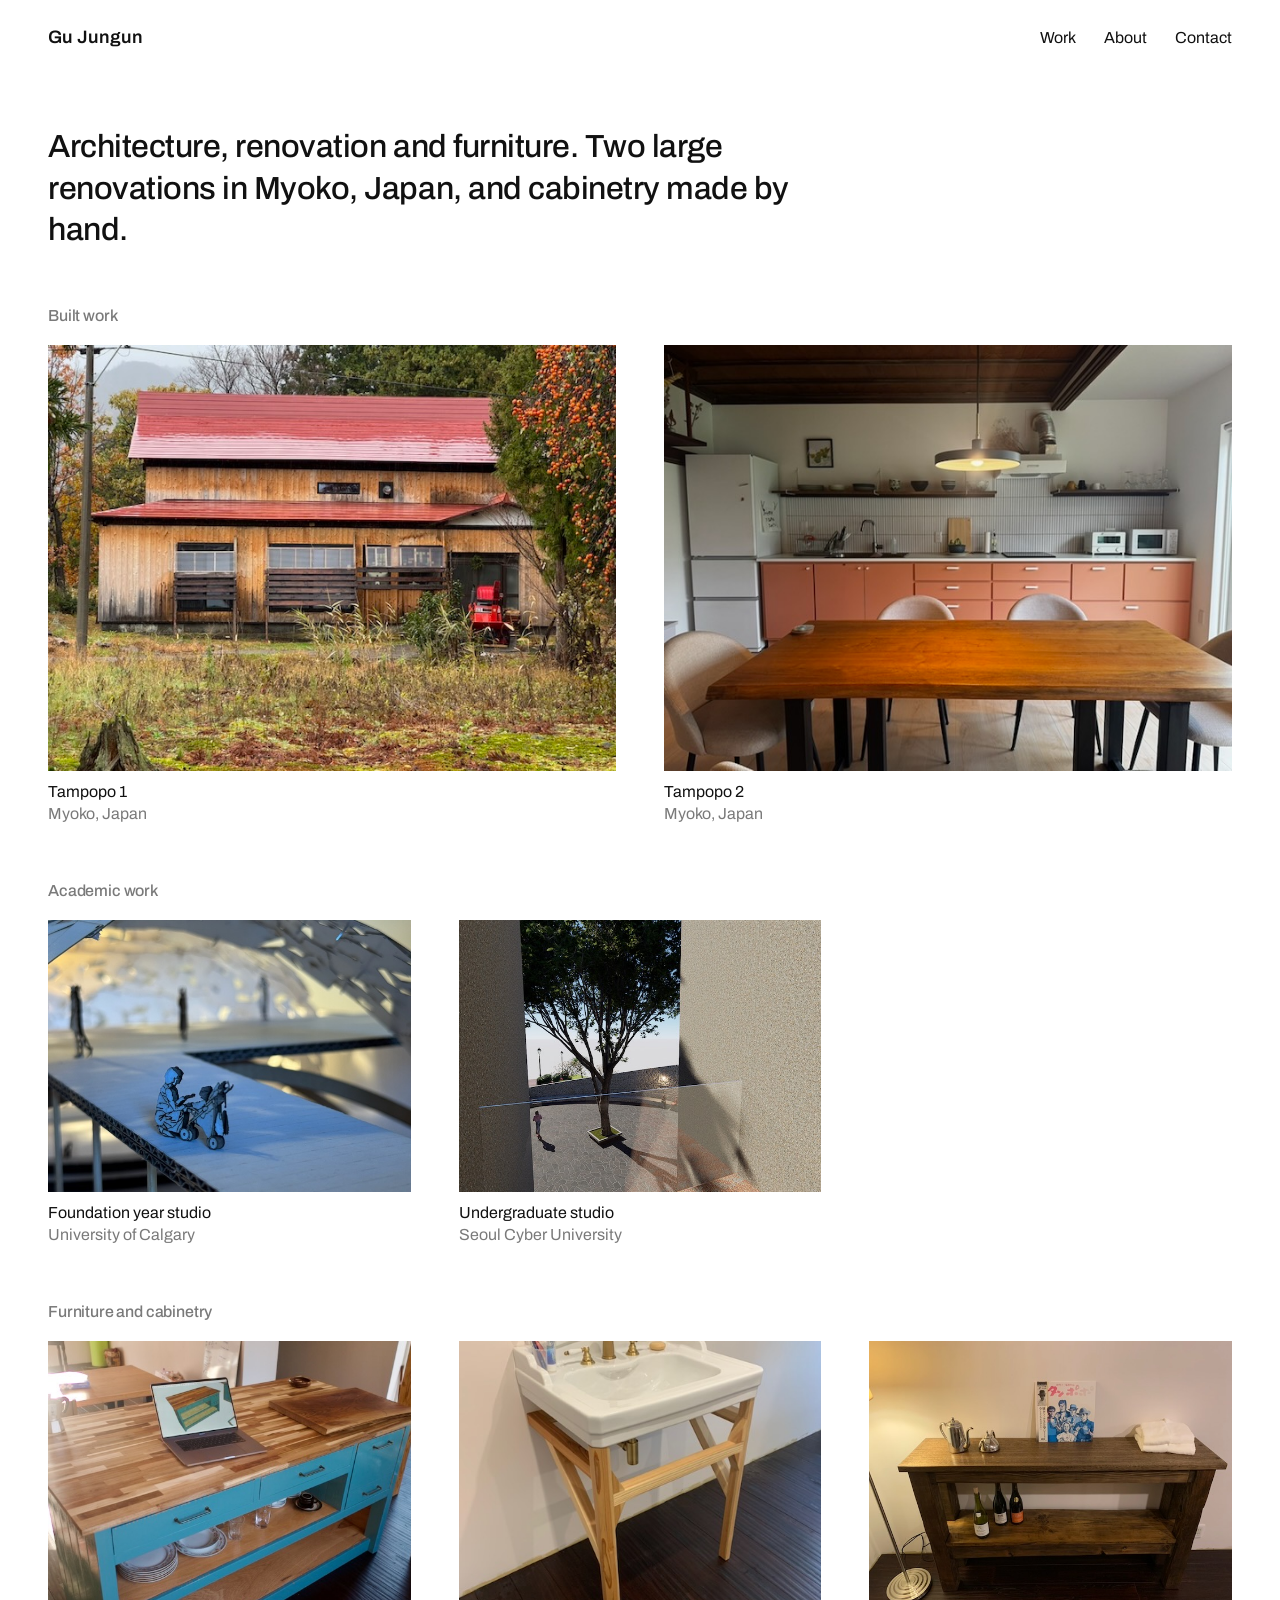
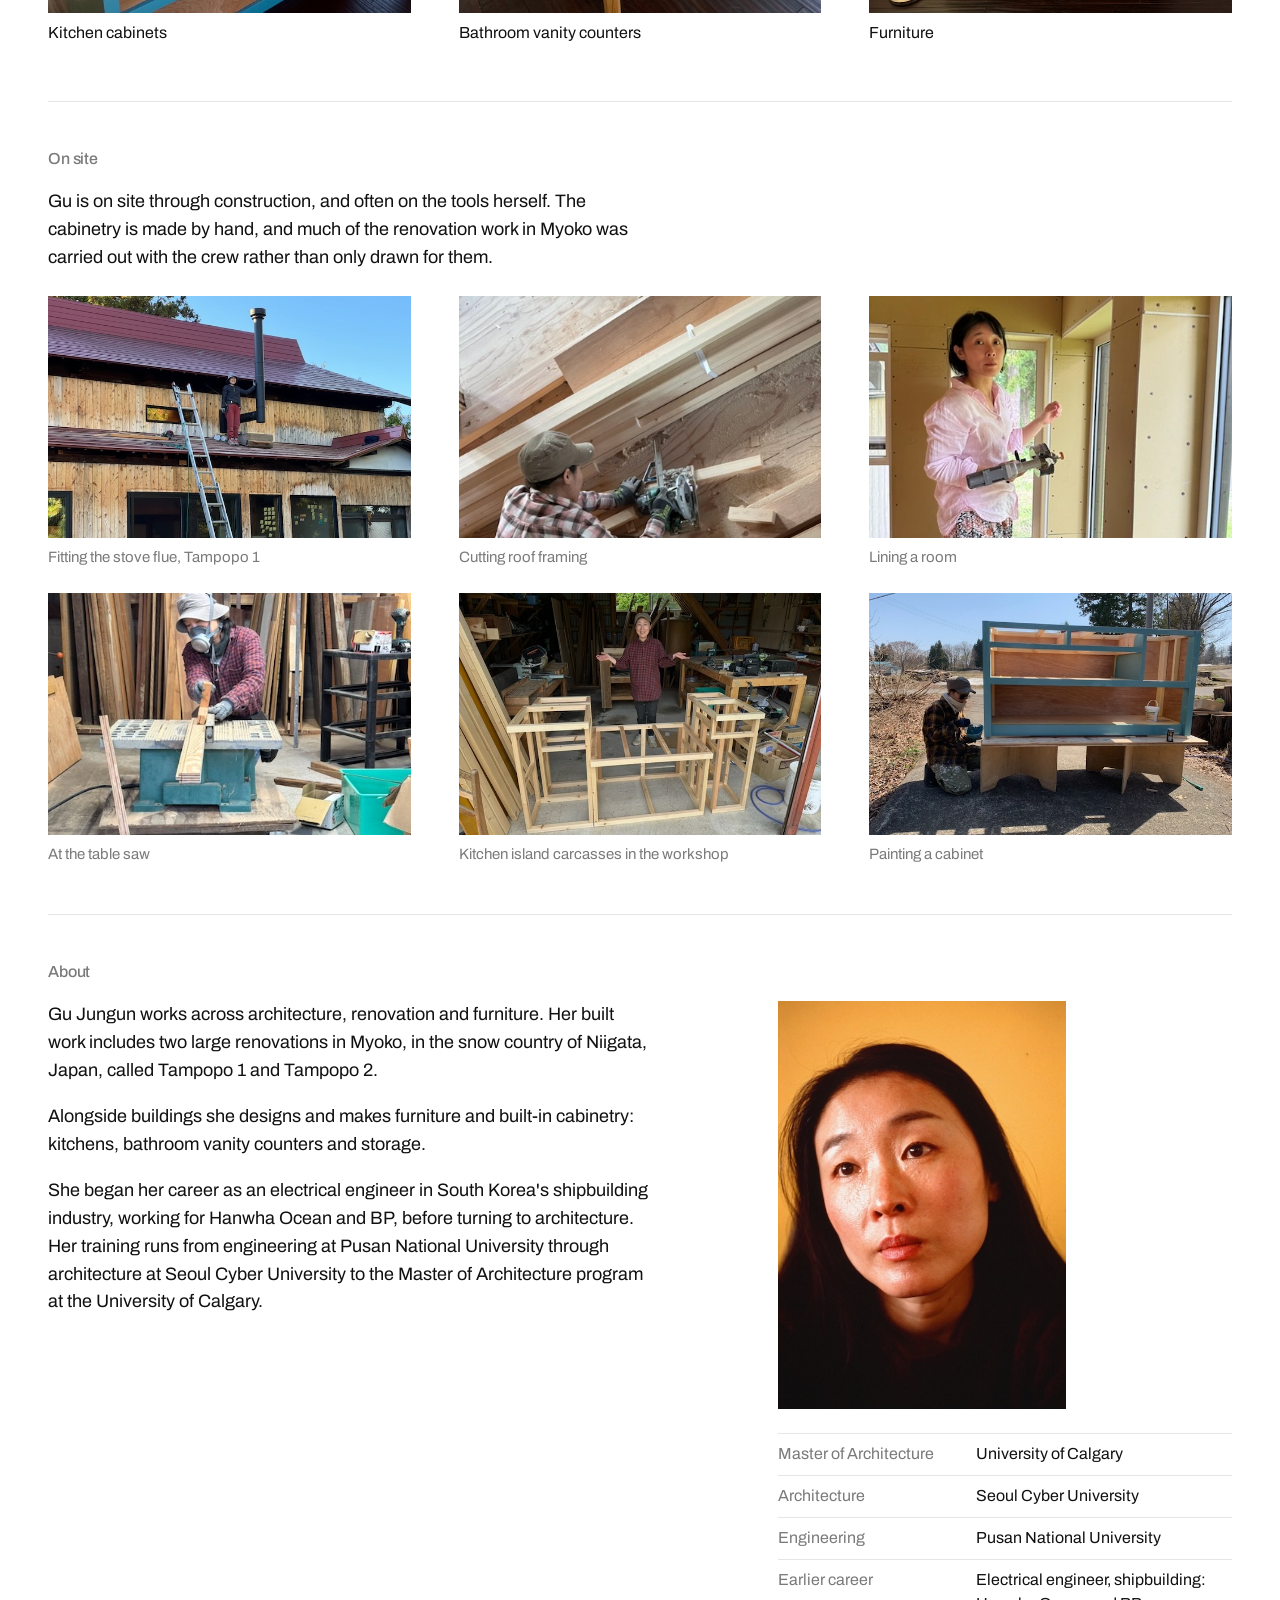
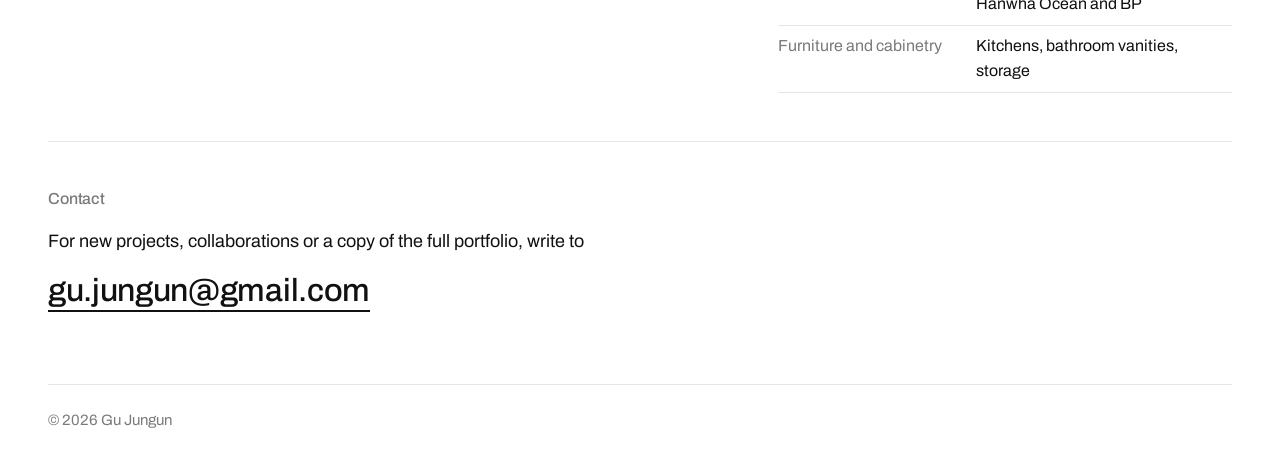
==== commit 3ad779aa: "Add Gu's photographs and replace the placeholder drawings Sort the 52 supplied photos into Tampopo 1" ====
--- a/index.html
+++ b/index.html
@@ -38,9 +38,12 @@
 
       <section class="section" id="about" aria-labelledby="about-heading">
         <h2 id="about-heading">About</h2>
-        <div class="two">
+        <div class="two about">
           <div class="text" id="about-text"></div>
-          <dl class="list" id="cv"></dl>
+          <div>
+            <div class="portrait" id="portrait"></div>
+            <dl class="list" id="cv"></dl>
+          </div>
         </div>
       </section>
 
--- a/css/style.css
+++ b/css/style.css
@@ -98,6 +98,14 @@
 .photo { background: var(--wash); aspect-ratio: 3 / 2; overflow: hidden; }
 .photo img { width: 100%; height: 100%; object-fit: cover; }
 
+/* galleries of finished work: natural proportions, two across */
+.gallery { column-count: 2; column-gap: var(--gutter); }
+.gallery figure { break-inside: avoid; margin-bottom: 2rem; }
+.gallery img { width: 100%; background: var(--wash); }
+.gallery figcaption { margin-top: .5rem; color: var(--muted); font-size: .9375rem; }
+.portrait { margin-bottom: 1.5rem; max-width: 18rem; }
+.portrait img { width: 100%; }
+
 /* project page */
 .project-head { padding: 2.5rem 0 2rem; }
 .project-head h1 { font-size: clamp(2rem, 4.5vw, 3.25rem); }
@@ -116,9 +124,6 @@
 .pairs { display: grid; gap: 2rem; }
 .pair { display: grid; grid-template-columns: 1fr 1fr; gap: 1rem; }
 .pair figcaption b { font-weight: 500; color: var(--ink); }
-.figures { display: grid; gap: 2rem; }
-.figures .lead { aspect-ratio: auto; }
-.figures figcaption { margin-top: .5rem; color: var(--muted); font-size: .9375rem; }
 .pager { border-top: 1px solid var(--line); display: flex; justify-content: space-between; gap: 1rem; padding: 1.5rem 0 3rem; }
 .pager a { display: block; }
 .pager .next { text-align: right; }
@@ -137,5 +142,6 @@
   .top nav { gap: 1.1rem; }
   .grid, .grid.wide, .strip { grid-template-columns: minmax(0, 1fr); }
   .pair { grid-template-columns: minmax(0, 1fr); }
+  .gallery { column-count: 1; }
   .intro { padding: 2rem 0 2.5rem; }
 }
